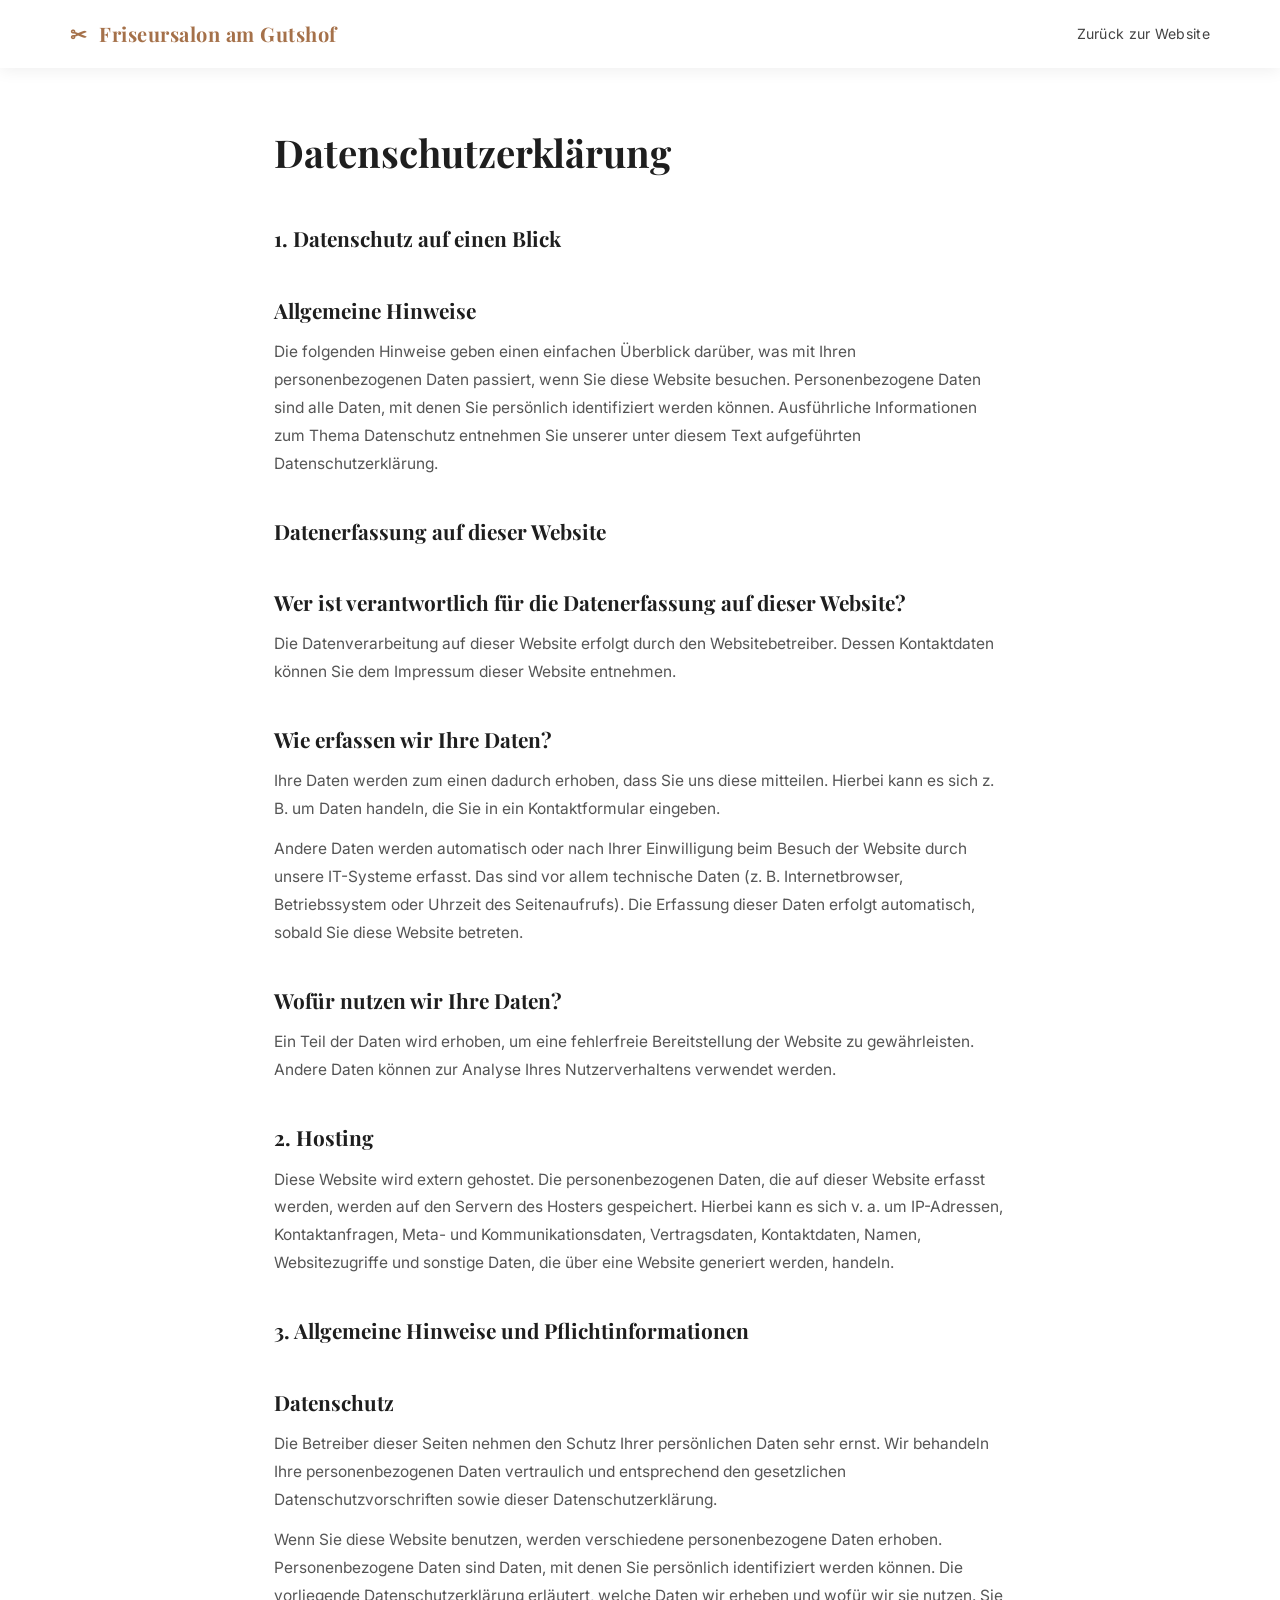
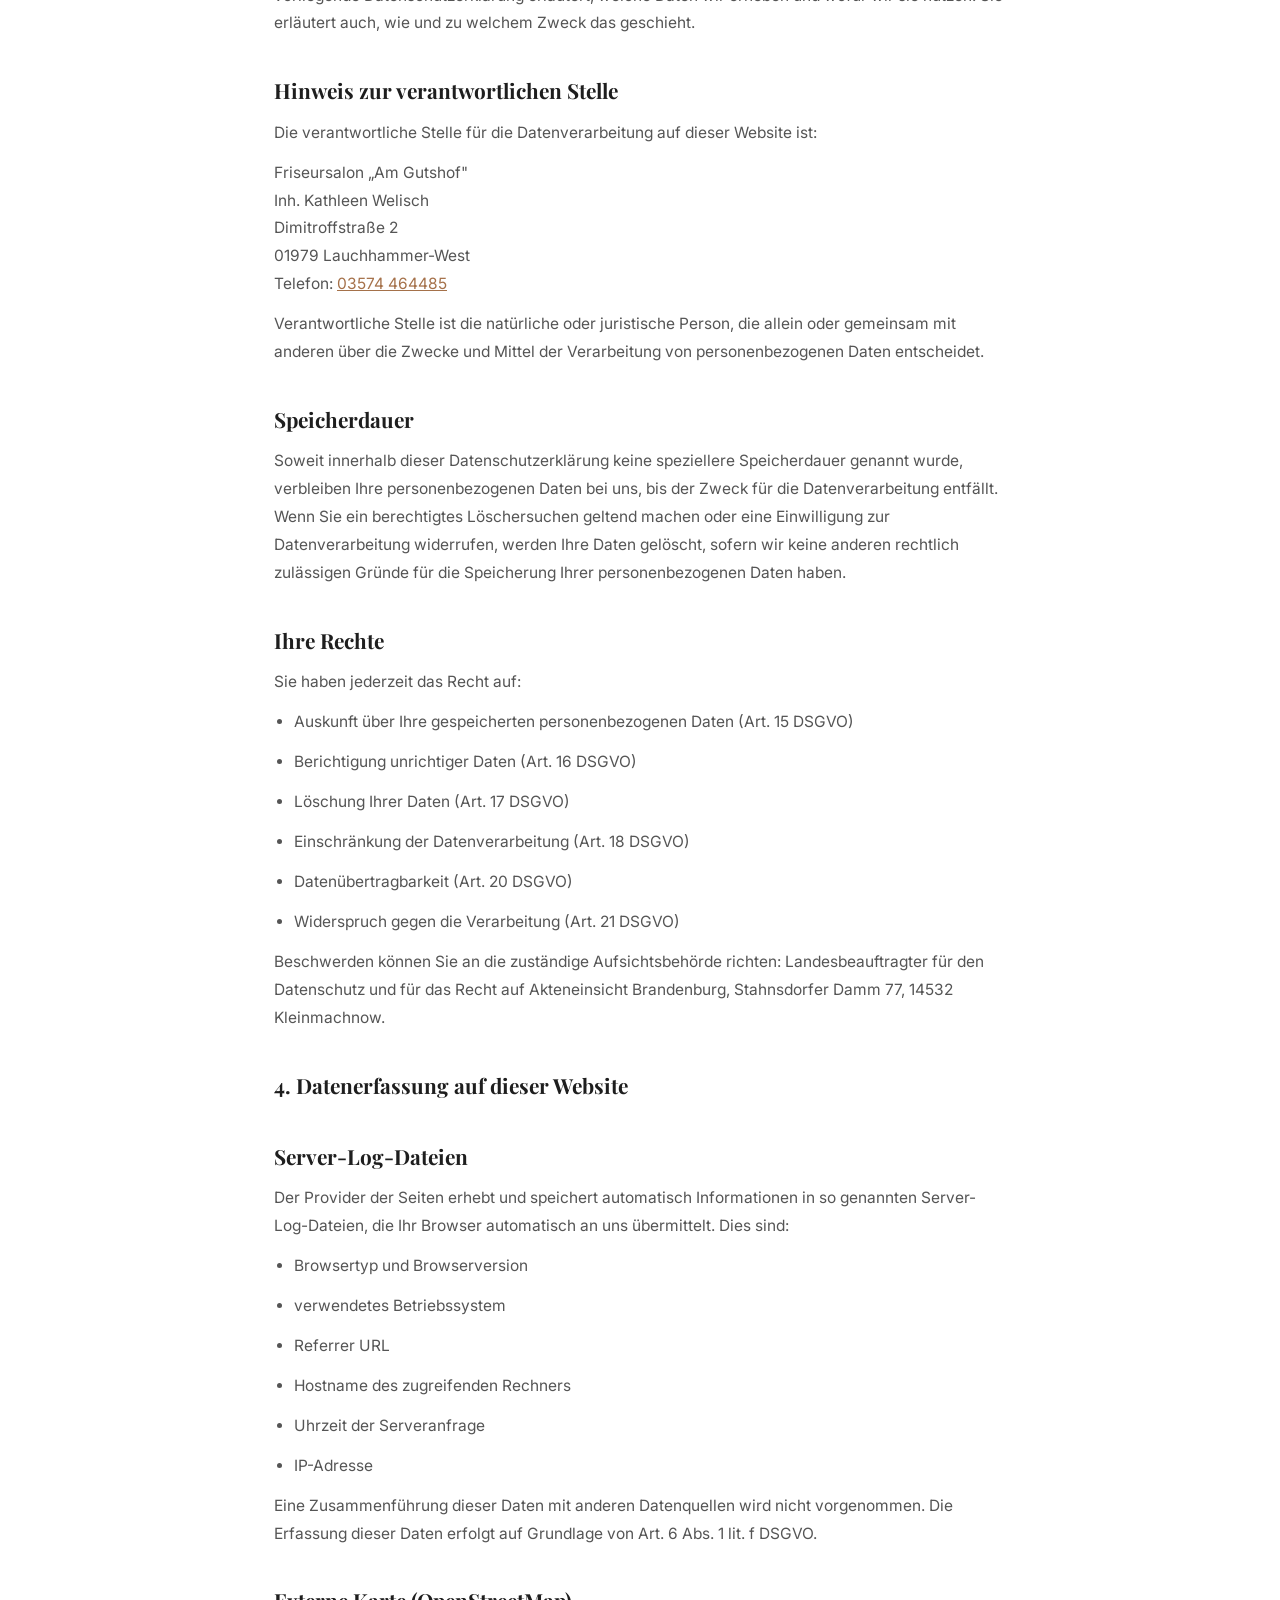
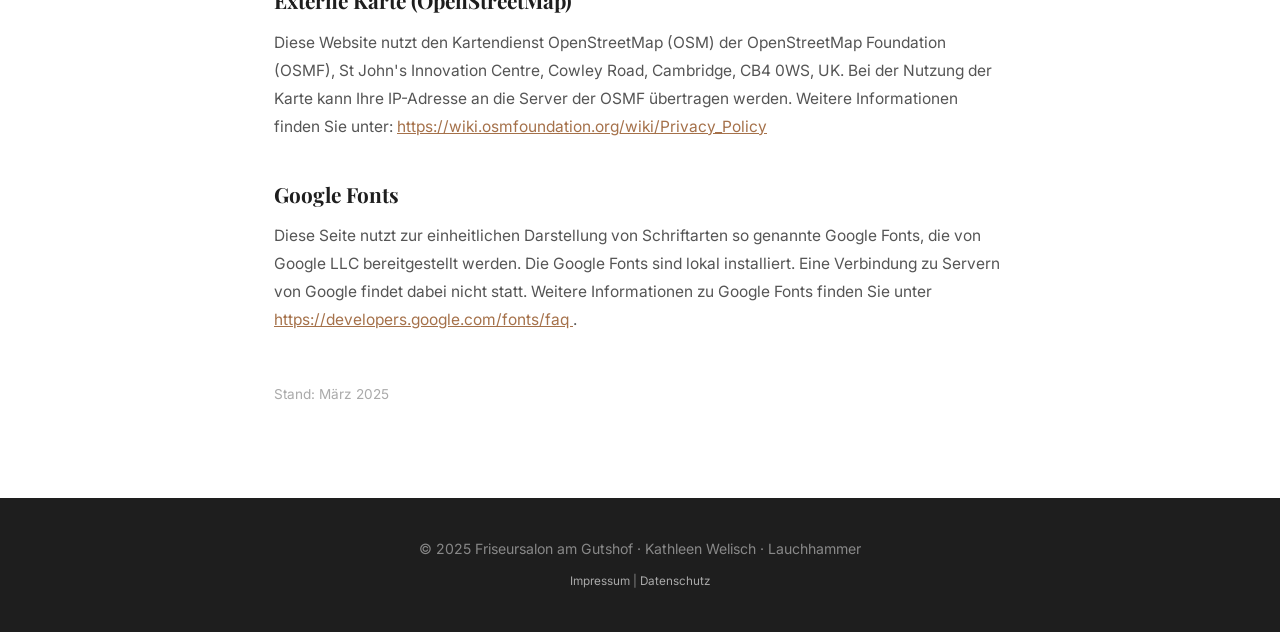
==== website/datenschutz.html @ 80c1dfb8 "Optimize website: design, SEO, legal pages, mobile menu, animations - Better typography: Playfair Di" ====
<!DOCTYPE html>
<html lang="de">
<head>
  <meta charset="UTF-8" />
  <meta name="viewport" content="width=device-width, initial-scale=1.0" />
  <title>Datenschutz – Friseursalon am Gutshof</title>
  <meta name="robots" content="noindex, follow" />
  <link rel="preconnect" href="https://fonts.googleapis.com" />
  <link rel="preconnect" href="https://fonts.gstatic.com" crossorigin />
  <link href="https://fonts.googleapis.com/css2?family=Playfair+Display:wght@400;700&family=Inter:wght@300;400;600&display=swap" rel="stylesheet" />
  <link rel="stylesheet" href="style.css" />
</head>
<body>

  <header id="header">
    <nav class="navbar">
      <div class="logo">
        <a href="index.html"><span class="scissors">✂</span> Friseursalon am Gutshof</a>
      </div>
      <ul class="nav-links" id="nav-links">
        <li><a href="index.html">Zurück zur Website</a></li>
      </ul>
      <button class="burger" id="burger" aria-label="Menü öffnen">
        <span></span><span></span><span></span>
      </button>
    </nav>
  </header>

  <main class="legal-page">
    <h1>Datenschutzerklärung</h1>

    <h2>1. Datenschutz auf einen Blick</h2>
    <h2>Allgemeine Hinweise</h2>
    <p>
      Die folgenden Hinweise geben einen einfachen Überblick darüber, was mit Ihren personenbezogenen
      Daten passiert, wenn Sie diese Website besuchen. Personenbezogene Daten sind alle Daten, mit denen
      Sie persönlich identifiziert werden können. Ausführliche Informationen zum Thema Datenschutz
      entnehmen Sie unserer unter diesem Text aufgeführten Datenschutzerklärung.
    </p>

    <h2>Datenerfassung auf dieser Website</h2>
    <h2>Wer ist verantwortlich für die Datenerfassung auf dieser Website?</h2>
    <p>
      Die Datenverarbeitung auf dieser Website erfolgt durch den Websitebetreiber. Dessen Kontaktdaten
      können Sie dem Impressum dieser Website entnehmen.
    </p>

    <h2>Wie erfassen wir Ihre Daten?</h2>
    <p>
      Ihre Daten werden zum einen dadurch erhoben, dass Sie uns diese mitteilen. Hierbei kann es sich
      z. B. um Daten handeln, die Sie in ein Kontaktformular eingeben.
    </p>
    <p>
      Andere Daten werden automatisch oder nach Ihrer Einwilligung beim Besuch der Website durch unsere
      IT-Systeme erfasst. Das sind vor allem technische Daten (z. B. Internetbrowser, Betriebssystem oder
      Uhrzeit des Seitenaufrufs). Die Erfassung dieser Daten erfolgt automatisch, sobald Sie diese Website
      betreten.
    </p>

    <h2>Wofür nutzen wir Ihre Daten?</h2>
    <p>
      Ein Teil der Daten wird erhoben, um eine fehlerfreie Bereitstellung der Website zu gewährleisten.
      Andere Daten können zur Analyse Ihres Nutzerverhaltens verwendet werden.
    </p>

    <h2>2. Hosting</h2>
    <p>
      Diese Website wird extern gehostet. Die personenbezogenen Daten, die auf dieser Website erfasst
      werden, werden auf den Servern des Hosters gespeichert. Hierbei kann es sich v. a. um IP-Adressen,
      Kontaktanfragen, Meta- und Kommunikationsdaten, Vertragsdaten, Kontaktdaten, Namen, Websitezugriffe
      und sonstige Daten, die über eine Website generiert werden, handeln.
    </p>

    <h2>3. Allgemeine Hinweise und Pflichtinformationen</h2>
    <h2>Datenschutz</h2>
    <p>
      Die Betreiber dieser Seiten nehmen den Schutz Ihrer persönlichen Daten sehr ernst. Wir behandeln
      Ihre personenbezogenen Daten vertraulich und entsprechend den gesetzlichen Datenschutzvorschriften
      sowie dieser Datenschutzerklärung.
    </p>
    <p>
      Wenn Sie diese Website benutzen, werden verschiedene personenbezogene Daten erhoben.
      Personenbezogene Daten sind Daten, mit denen Sie persönlich identifiziert werden können. Die
      vorliegende Datenschutzerklärung erläutert, welche Daten wir erheben und wofür wir sie nutzen.
      Sie erläutert auch, wie und zu welchem Zweck das geschieht.
    </p>

    <h2>Hinweis zur verantwortlichen Stelle</h2>
    <p>
      Die verantwortliche Stelle für die Datenverarbeitung auf dieser Website ist:
    </p>
    <p>
      Friseursalon „Am Gutshof"<br />
      Inh. Kathleen Welisch<br />
      Dimitroffstraße 2<br />
      01979 Lauchhammer-West<br />
      Telefon: <a href="tel:+4903574464485">03574 464485</a>
    </p>
    <p>
      Verantwortliche Stelle ist die natürliche oder juristische Person, die allein oder gemeinsam mit
      anderen über die Zwecke und Mittel der Verarbeitung von personenbezogenen Daten entscheidet.
    </p>

    <h2>Speicherdauer</h2>
    <p>
      Soweit innerhalb dieser Datenschutzerklärung keine speziellere Speicherdauer genannt wurde, verbleiben
      Ihre personenbezogenen Daten bei uns, bis der Zweck für die Datenverarbeitung entfällt. Wenn Sie ein
      berechtigtes Löschersuchen geltend machen oder eine Einwilligung zur Datenverarbeitung widerrufen,
      werden Ihre Daten gelöscht, sofern wir keine anderen rechtlich zulässigen Gründe für die Speicherung
      Ihrer personenbezogenen Daten haben.
    </p>

    <h2>Ihre Rechte</h2>
    <p>Sie haben jederzeit das Recht auf:</p>
    <ul>
      <li>Auskunft über Ihre gespeicherten personenbezogenen Daten (Art. 15 DSGVO)</li>
      <li>Berichtigung unrichtiger Daten (Art. 16 DSGVO)</li>
      <li>Löschung Ihrer Daten (Art. 17 DSGVO)</li>
      <li>Einschränkung der Datenverarbeitung (Art. 18 DSGVO)</li>
      <li>Datenübertragbarkeit (Art. 20 DSGVO)</li>
      <li>Widerspruch gegen die Verarbeitung (Art. 21 DSGVO)</li>
    </ul>
    <p>
      Beschwerden können Sie an die zuständige Aufsichtsbehörde richten:
      Landesbeauftragter für den Datenschutz und für das Recht auf Akteneinsicht Brandenburg,
      Stahnsdorfer Damm 77, 14532 Kleinmachnow.
    </p>

    <h2>4. Datenerfassung auf dieser Website</h2>
    <h2>Server-Log-Dateien</h2>
    <p>
      Der Provider der Seiten erhebt und speichert automatisch Informationen in so genannten
      Server-Log-Dateien, die Ihr Browser automatisch an uns übermittelt. Dies sind:
    </p>
    <ul>
      <li>Browsertyp und Browserversion</li>
      <li>verwendetes Betriebssystem</li>
      <li>Referrer URL</li>
      <li>Hostname des zugreifenden Rechners</li>
      <li>Uhrzeit der Serveranfrage</li>
      <li>IP-Adresse</li>
    </ul>
    <p>
      Eine Zusammenführung dieser Daten mit anderen Datenquellen wird nicht vorgenommen. Die Erfassung
      dieser Daten erfolgt auf Grundlage von Art. 6 Abs. 1 lit. f DSGVO.
    </p>

    <h2>Externe Karte (OpenStreetMap)</h2>
    <p>
      Diese Website nutzt den Kartendienst OpenStreetMap (OSM) der OpenStreetMap Foundation (OSMF),
      St John's Innovation Centre, Cowley Road, Cambridge, CB4 0WS, UK. Bei der Nutzung der Karte kann
      Ihre IP-Adresse an die Server der OSMF übertragen werden. Weitere Informationen finden Sie unter:
      <a href="https://wiki.osmfoundation.org/wiki/Privacy_Policy" target="_blank" rel="noopener">
        https://wiki.osmfoundation.org/wiki/Privacy_Policy
      </a>
    </p>

    <h2>Google Fonts</h2>
    <p>
      Diese Seite nutzt zur einheitlichen Darstellung von Schriftarten so genannte Google Fonts, die von
      Google LLC bereitgestellt werden. Die Google Fonts sind lokal installiert. Eine Verbindung zu Servern
      von Google findet dabei nicht statt. Weitere Informationen zu Google Fonts finden Sie unter
      <a href="https://developers.google.com/fonts/faq" target="_blank" rel="noopener">
        https://developers.google.com/fonts/faq
      </a>.
    </p>

    <p style="margin-top:48px; font-size:0.85rem; color:#aaa;">
      Stand: März 2025
    </p>
  </main>

  <footer>
    <p>&copy; 2025 Friseursalon am Gutshof · Kathleen Welisch · Lauchhammer</p>
    <p><small><a href="impressum.html">Impressum</a> | <a href="datenschutz.html">Datenschutz</a></small></p>
  </footer>

  <script src="main.js"></script>
</body>
</html>
---- website/style.css ----
/* ===== RESET & BASE ===== */
*, *::before, *::after {
  margin: 0;
  padding: 0;
  box-sizing: border-box;
}

:root {
  --primary: #c8956c;
  --primary-dark: #a5714a;
  --dark: #1e1e1e;
  --light: #faf7f4;
  --white: #ffffff;
  --gray: #888;
  --section-pad: 96px 20px;
  --radius: 16px;
  --transition: 0.3s ease;
}

html {
  scroll-behavior: smooth;
  scroll-padding-top: 72px;
}

body {
  font-family: 'Inter', sans-serif;
  color: var(--dark);
  background: var(--white);
  line-height: 1.7;
  -webkit-font-smoothing: antialiased;
}

h1, h2, h3 {
  font-family: 'Playfair Display', serif;
}

a {
  color: inherit;
  text-decoration: none;
}

/* ===== NAVBAR ===== */
header {
  position: fixed;
  top: 0;
  width: 100%;
  z-index: 1000;
  background: rgba(255,255,255,0.97);
  backdrop-filter: blur(8px);
  box-shadow: 0 2px 16px rgba(0,0,0,0.07);
  transition: box-shadow var(--transition);
}

.navbar {
  max-width: 1200px;
  margin: 0 auto;
  padding: 0 30px;
  height: 68px;
  display: flex;
  justify-content: space-between;
  align-items: center;
}

.logo {
  font-family: 'Playfair Display', serif;
  font-size: 1.25rem;
  font-weight: 700;
  color: var(--primary-dark);
  letter-spacing: 0.5px;
  white-space: nowrap;
}

.logo .scissors {
  font-style: normal;
  margin-right: 6px;
}

.nav-links {
  list-style: none;
  display: flex;
  align-items: center;
  gap: 28px;
}

.nav-links a {
  font-size: 0.88rem;
  font-weight: 400;
  letter-spacing: 0.3px;
  color: #444;
  transition: color var(--transition);
  position: relative;
}

.nav-links a::after {
  content: '';
  position: absolute;
  bottom: -3px;
  left: 0;
  width: 0;
  height: 2px;
  background: var(--primary);
  transition: width var(--transition);
}

.nav-links a:hover::after,
.nav-links a.active::after {
  width: 100%;
}

.nav-links a:hover,
.nav-links a.active {
  color: var(--primary-dark);
}

.nav-tel {
  background: var(--primary);
  color: var(--white) !important;
  padding: 8px 18px;
  border-radius: 24px;
  font-weight: 600 !important;
  font-size: 0.85rem !important;
  transition: background var(--transition) !important;
}

.nav-tel:hover {
  background: var(--primary-dark) !important;
}

.nav-tel::after {
  display: none !important;
}

/* Hamburger */
.burger {
  display: none;
  flex-direction: column;
  justify-content: center;
  gap: 5px;
  background: none;
  border: none;
  cursor: pointer;
  padding: 6px;
  z-index: 1001;
}

.burger span {
  display: block;
  width: 24px;
  height: 2px;
  background: var(--dark);
  border-radius: 2px;
  transition: transform 0.3s, opacity 0.3s;
}

.burger.open span:nth-child(1) { transform: translateY(7px) rotate(45deg); }
.burger.open span:nth-child(2) { opacity: 0; }
.burger.open span:nth-child(3) { transform: translateY(-7px) rotate(-45deg); }

/* ===== BUTTON ===== */
.btn {
  display: inline-block;
  background: var(--primary);
  color: var(--white);
  padding: 14px 32px;
  border-radius: 32px;
  font-family: 'Inter', sans-serif;
  font-size: 0.95rem;
  font-weight: 600;
  border: none;
  cursor: pointer;
  transition: background var(--transition), transform 0.15s, box-shadow var(--transition);
  letter-spacing: 0.3px;
  box-shadow: 0 4px 16px rgba(200,149,108,0.3);
}

.btn:hover {
  background: var(--primary-dark);
  transform: translateY(-2px);
  box-shadow: 0 8px 24px rgba(165,113,74,0.35);
}

.btn-outline {
  background: transparent;
  color: var(--primary-dark);
  border: 2px solid var(--primary);
  box-shadow: none;
}

.btn-outline:hover {
  background: var(--primary);
  color: var(--white);
}

/* ===== CONTAINER ===== */
.container {
  max-width: 1100px;
  margin: 0 auto;
  padding: 0 24px;
}

/* ===== SECTION HEADER ===== */
.section-header {
  text-align: center;
  margin-bottom: 56px;
}

.section-header.left {
  text-align: left;
}

.section-header h2 {
  font-size: 2.4rem;
  color: var(--dark);
  margin-bottom: 12px;
}

.subtitle {
  color: var(--gray);
  font-size: 1.05rem;
  font-weight: 300;
}

/* ===== HERO ===== */
.hero {
  min-height: 100vh;
  background: linear-gradient(150deg, #fdf4ee 0%, #f5dece 55%, #edcaae 100%);
  display: flex;
  align-items: center;
  justify-content: center;
  text-align: center;
  padding: 120px 20px 100px;
  position: relative;
  overflow: hidden;
}

.hero::before {
  content: '✂';
  position: absolute;
  font-size: 28rem;
  opacity: 0.04;
  top: -60px;
  right: -80px;
  line-height: 1;
  pointer-events: none;
}

.hero-label {
  font-size: 0.85rem;
  font-weight: 600;
  letter-spacing: 3px;
  text-transform: uppercase;
  color: var(--primary);
  margin-bottom: 20px;
}

.hero-content h1 {
  font-size: 4rem;
  line-height: 1.15;
  color: var(--dark);
  margin-bottom: 24px;
}

.hero-content h1 span {
  color: var(--primary-dark);
}

.hero-sub {
  font-size: 1.1rem;
  color: #666;
  max-width: 460px;
  margin: 0 auto 40px;
  font-weight: 300;
  line-height: 1.7;
}

.hero-btns {
  display: flex;
  gap: 16px;
  justify-content: center;
  flex-wrap: wrap;
}

.hero-wave {
  position: absolute;
  bottom: -2px;
  left: 0;
  width: 100%;
  line-height: 0;
}

.hero-wave svg {
  width: 100%;
  height: 80px;
}

/* ===== FADE & REVEAL ANIMATIONS ===== */
.fade-in {
  animation: fadeIn 1s ease both;
}

@keyframes fadeIn {
  from { opacity: 0; transform: translateY(30px); }
  to   { opacity: 1; transform: translateY(0); }
}

.reveal {
  opacity: 0;
  transform: translateY(28px);
  transition: opacity 0.6s ease, transform 0.6s ease;
}

.reveal.visible {
  opacity: 1;
  transform: translateY(0);
}

/* ===== LEISTUNGEN ===== */
.leistungen {
  padding: var(--section-pad);
  background: var(--white);
}

.cards {
  display: grid;
  grid-template-columns: repeat(auto-fit, minmax(300px, 1fr));
  gap: 24px;
}

.card {
  background: var(--light);
  border-radius: var(--radius);
  padding: 36px 28px;
  transition: transform var(--transition), box-shadow var(--transition);
  border: 1px solid transparent;
}

.card:hover {
  transform: translateY(-6px);
  box-shadow: 0 16px 40px rgba(0,0,0,0.08);
  border-color: #f0dac8;
}

.card-icon {
  font-size: 2.2rem;
  margin-bottom: 16px;
  display: block;
}

.card h3 {
  font-size: 1.15rem;
  margin-bottom: 10px;
  color: var(--primary-dark);
}

.card p {
  font-size: 0.93rem;
  color: #666;
  line-height: 1.6;
}

/* ===== ÜBER UNS ===== */
.ueber-uns {
  padding: var(--section-pad);
  background: var(--light);
}

.ueber-grid {
  display: grid;
  grid-template-columns: 1fr 1fr;
  gap: 72px;
  align-items: center;
}

.ueber-text p {
  color: #555;
  margin-bottom: 16px;
  font-size: 0.97rem;
}

.bild-placeholder {
  background: linear-gradient(135deg, #f5dece 0%, #edcaae 100%);
  border-radius: 24px;
  height: 380px;
  display: flex;
  flex-direction: column;
  align-items: center;
  justify-content: center;
  gap: 14px;
  color: var(--primary-dark);
  position: relative;
  overflow: hidden;
}

.bild-placeholder::after {
  content: '';
  position: absolute;
  bottom: -40px;
  right: -40px;
  width: 160px;
  height: 160px;
  background: rgba(255,255,255,0.15);
  border-radius: 50%;
}

.bild-placeholder span {
  font-size: 5rem;
  line-height: 1;
}

.bild-placeholder p {
  font-family: 'Playfair Display', serif;
  font-size: 1.5rem;
  font-weight: 700;
}

.bild-placeholder small {
  font-size: 0.85rem;
  color: #a5714a;
  letter-spacing: 0.5px;
}

/* ===== ÖFFNUNGSZEITEN ===== */
.oeffnungszeiten {
  padding: var(--section-pad);
  background: var(--primary-dark);
  color: var(--white);
}

.oeffnungszeiten .section-header h2 {
  color: var(--white);
}

.oz-grid {
  display: grid;
  grid-template-columns: repeat(3, 1fr);
  gap: 24px;
  max-width: 700px;
  margin: 0 auto;
}

.oz-card {
  background: rgba(255,255,255,0.1);
  border-radius: var(--radius);
  padding: 32px 24px;
  text-align: center;
  border: 1px solid rgba(255,255,255,0.15);
  backdrop-filter: blur(4px);
}

.oz-card.closed {
  opacity: 0.55;
}

.oz-icon {
  font-size: 2rem;
  margin-bottom: 12px;
}

.oz-card h3 {
  font-size: 1rem;
  font-family: 'Inter', sans-serif;
  font-weight: 600;
  margin-bottom: 8px;
  color: #f5d5b8;
}

.oz-card p {
  font-size: 1.1rem;
  font-weight: 300;
}

.oz-hinweis {
  text-align: center;
  margin-top: 36px;
  font-size: 0.92rem;
  color: rgba(255,255,255,0.7);
  letter-spacing: 0.3px;
}

/* ===== KONTAKT ===== */
.kontakt {
  padding: var(--section-pad);
  background: var(--white);
}

.kontakt-grid {
  display: grid;
  grid-template-columns: 1fr 1.4fr;
  gap: 56px;
  align-items: start;
}

.kontakt-info h3 {
  font-family: 'Inter', sans-serif;
  font-size: 0.8rem;
  font-weight: 600;
  color: var(--primary);
  text-transform: uppercase;
  letter-spacing: 1.5px;
  margin: 28px 0 6px;
}

.kontakt-info h3:first-child {
  margin-top: 0;
}

.kontakt-info p, .kontakt-info a {
  color: #555;
  font-size: 0.97rem;
  line-height: 1.8;
}

.kontakt-info a:hover {
  color: var(--primary);
}

.kontakt-map iframe {
  width: 100%;
  height: 340px;
  border-radius: var(--radius);
  border: none;
  display: block;
}

/* ===== FOOTER ===== */
footer {
  background: var(--dark);
  color: #888;
  text-align: center;
  padding: 36px 20px;
  font-size: 0.88rem;
  line-height: 2.2;
}

footer a {
  color: #aaa;
  transition: color var(--transition);
}

footer a:hover {
  color: var(--primary);
}

/* ===== SCROLL TO TOP ===== */
#scroll-top {
  position: fixed;
  bottom: 32px;
  right: 32px;
  width: 48px;
  height: 48px;
  background: var(--primary);
  color: var(--white);
  border: none;
  border-radius: 50%;
  font-size: 1.6rem;
  line-height: 1;
  cursor: pointer;
  opacity: 0;
  transform: translateY(12px);
  transition: opacity var(--transition), transform var(--transition), background var(--transition);
  box-shadow: 0 4px 16px rgba(0,0,0,0.15);
  z-index: 999;
}

#scroll-top.visible {
  opacity: 1;
  transform: translateY(0);
}

#scroll-top:hover {
  background: var(--primary-dark);
}

/* ===== LEGAL PAGES ===== */
.legal-page {
  padding: 120px 24px 80px;
  max-width: 780px;
  margin: 0 auto;
}

.legal-page h1 {
  font-size: 2.4rem;
  margin-bottom: 36px;
  color: var(--dark);
}

.legal-page h2 {
  font-size: 1.3rem;
  margin: 36px 0 10px;
  color: var(--dark);
}

.legal-page p, .legal-page li {
  color: #555;
  font-size: 0.97rem;
  line-height: 1.8;
  margin-bottom: 12px;
}

.legal-page ul {
  padding-left: 20px;
  margin-bottom: 12px;
}

.legal-page a {
  color: var(--primary-dark);
  text-decoration: underline;
}

/* ===== RESPONSIVE ===== */
@media (max-width: 900px) {
  .ueber-grid,
  .kontakt-grid {
    grid-template-columns: 1fr;
    gap: 40px;
  }

  .oz-grid {
    grid-template-columns: 1fr;
    max-width: 340px;
  }
}

@media (max-width: 768px) {
  .hero-content h1 { font-size: 2.6rem; }
  .section-header h2 { font-size: 1.9rem; }

  .burger { display: flex; }

  .nav-links {
    display: none;
    position: fixed;
    top: 68px;
    left: 0;
    right: 0;
    background: var(--white);
    flex-direction: column;
    align-items: center;
    padding: 28px 0 36px;
    gap: 20px;
    box-shadow: 0 12px 32px rgba(0,0,0,0.1);
  }

  .nav-links.open {
    display: flex;
  }

  .nav-links a { font-size: 1rem; }
  .nav-tel { margin-top: 8px; }

  .bild-placeholder { height: 260px; }
  .hero-btns { flex-direction: column; align-items: center; }

  #scroll-top { bottom: 20px; right: 20px; width: 42px; height: 42px; font-size: 1.3rem; }
}
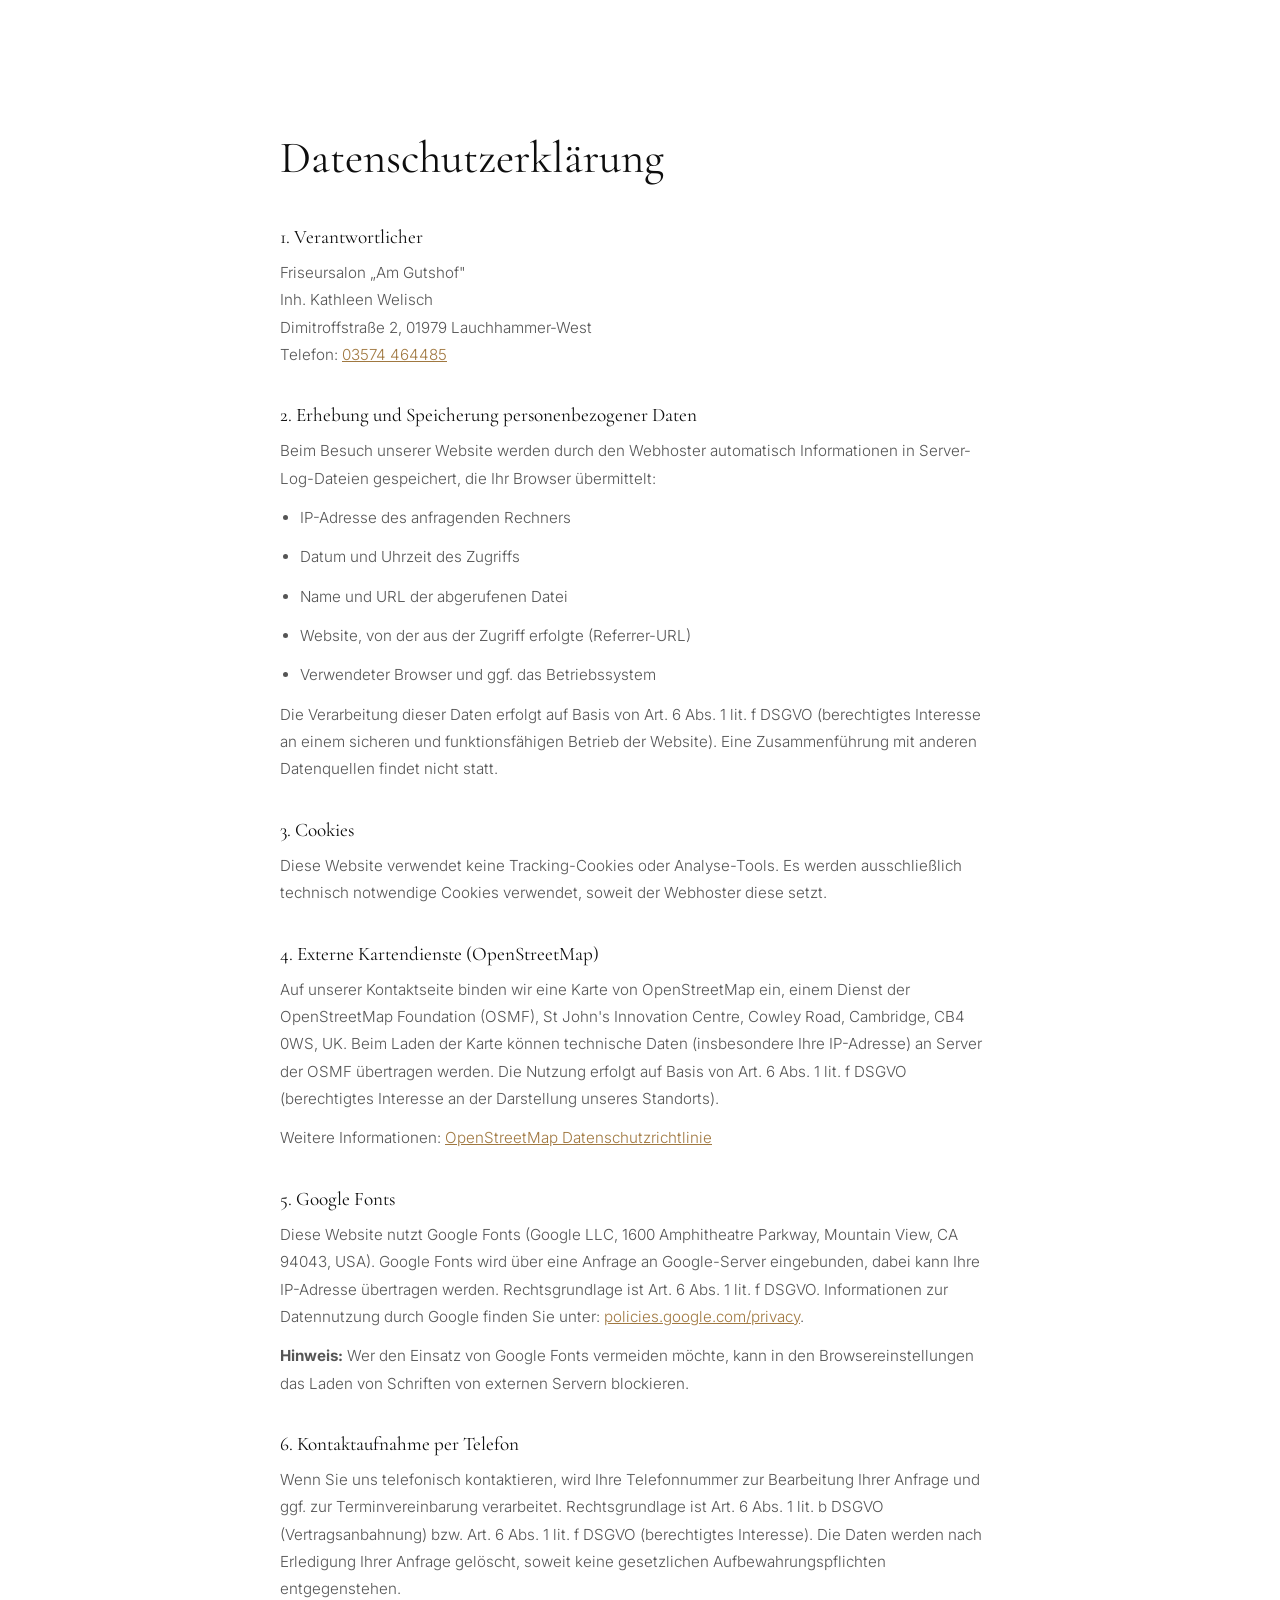
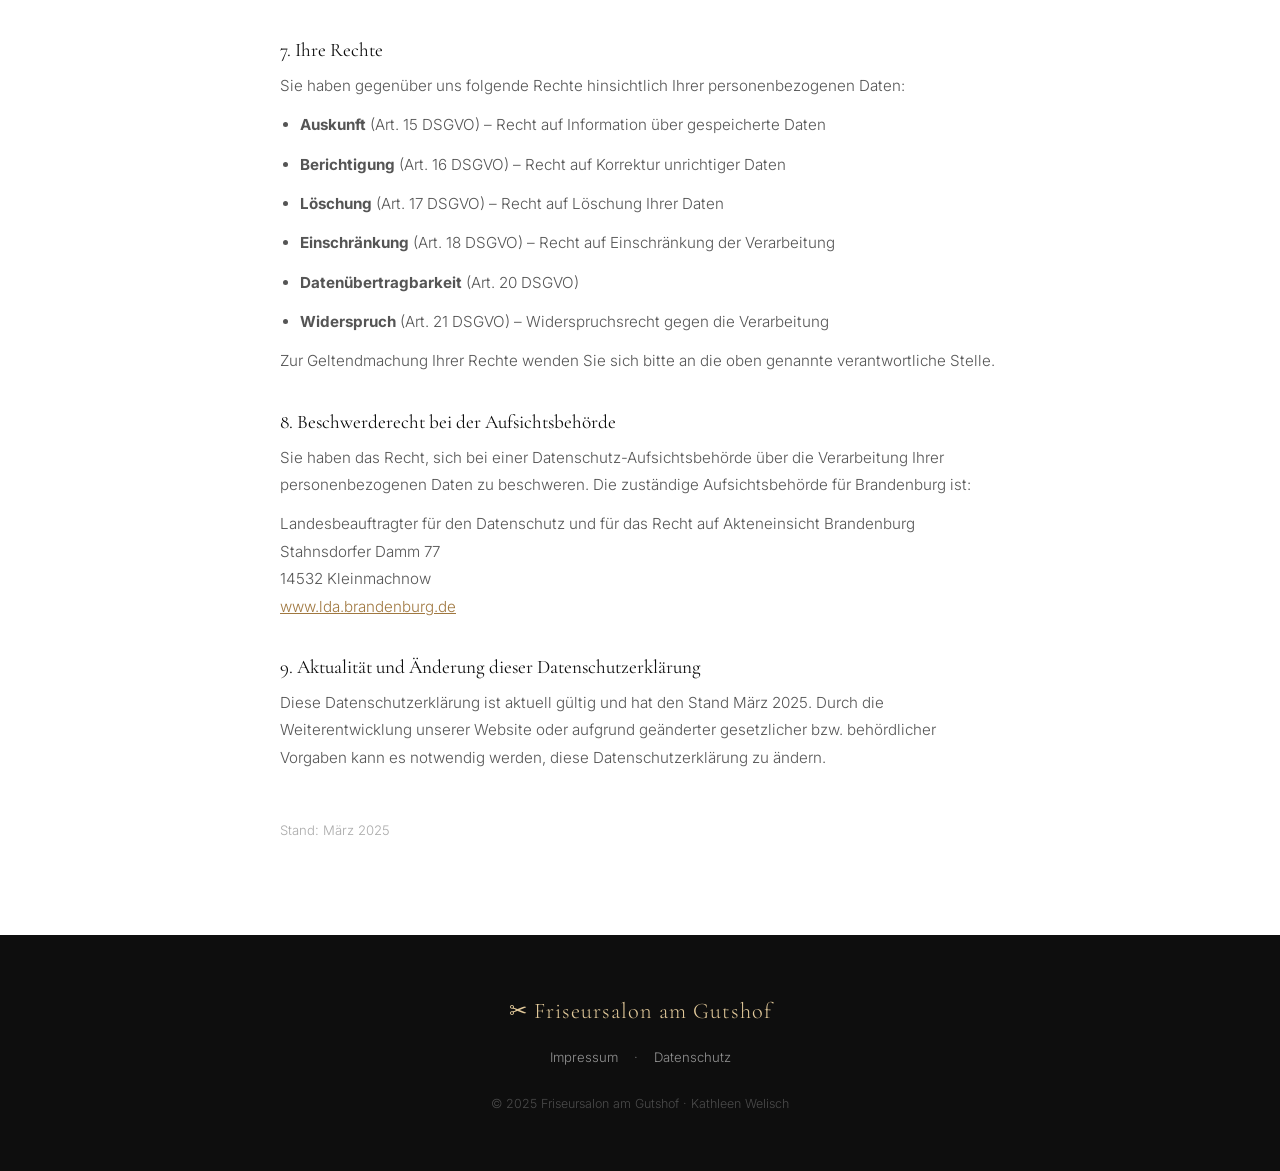
==== commit 19700351: "Redesign with luxury dark theme + full SEO + legal pages (DSGVO/TMG) Design: - Premium dark/gold col" ====
--- a/website/datenschutz.html
+++ b/website/datenschutz.html
@@ -3,22 +3,23 @@
 <head>
   <meta charset="UTF-8" />
   <meta name="viewport" content="width=device-width, initial-scale=1.0" />
-  <title>Datenschutz – Friseursalon am Gutshof</title>
+  <title>Datenschutz – Friseursalon am Gutshof · Lauchhammer</title>
   <meta name="robots" content="noindex, follow" />
+  <link rel="canonical" href="https://www.friseursalon-am-gutshof.de/datenschutz.html" />
   <link rel="preconnect" href="https://fonts.googleapis.com" />
   <link rel="preconnect" href="https://fonts.gstatic.com" crossorigin />
-  <link href="https://fonts.googleapis.com/css2?family=Playfair+Display:wght@400;700&family=Inter:wght@300;400;600&display=swap" rel="stylesheet" />
+  <link href="https://fonts.googleapis.com/css2?family=Cormorant+Garamond:ital,wght@0,300;0,400;0,600;1,300;1,400&family=Inter:wght@300;400;500;600&display=swap" rel="stylesheet" />
   <link rel="stylesheet" href="style.css" />
 </head>
 <body>
 
-  <header id="header">
+  <header id="header" class="scrolled">
     <nav class="navbar">
       <div class="logo">
-        <a href="index.html"><span class="scissors">✂</span> Friseursalon am Gutshof</a>
+        <a href="index.html"><span>✂</span> Friseursalon am Gutshof</a>
       </div>
       <ul class="nav-links" id="nav-links">
-        <li><a href="index.html">Zurück zur Website</a></li>
+        <li><a href="index.html">← Zurück zur Website</a></li>
       </ul>
       <button class="burger" id="burger" aria-label="Menü öffnen">
         <span></span><span></span><span></span>
@@ -29,150 +30,119 @@
   <main class="legal-page">
     <h1>Datenschutzerklärung</h1>
 
-    <h2>1. Datenschutz auf einen Blick</h2>
-    <h2>Allgemeine Hinweise</h2>
-    <p>
-      Die folgenden Hinweise geben einen einfachen Überblick darüber, was mit Ihren personenbezogenen
-      Daten passiert, wenn Sie diese Website besuchen. Personenbezogene Daten sind alle Daten, mit denen
-      Sie persönlich identifiziert werden können. Ausführliche Informationen zum Thema Datenschutz
-      entnehmen Sie unserer unter diesem Text aufgeführten Datenschutzerklärung.
-    </p>
-
-    <h2>Datenerfassung auf dieser Website</h2>
-    <h2>Wer ist verantwortlich für die Datenerfassung auf dieser Website?</h2>
-    <p>
-      Die Datenverarbeitung auf dieser Website erfolgt durch den Websitebetreiber. Dessen Kontaktdaten
-      können Sie dem Impressum dieser Website entnehmen.
-    </p>
-
-    <h2>Wie erfassen wir Ihre Daten?</h2>
-    <p>
-      Ihre Daten werden zum einen dadurch erhoben, dass Sie uns diese mitteilen. Hierbei kann es sich
-      z. B. um Daten handeln, die Sie in ein Kontaktformular eingeben.
-    </p>
-    <p>
-      Andere Daten werden automatisch oder nach Ihrer Einwilligung beim Besuch der Website durch unsere
-      IT-Systeme erfasst. Das sind vor allem technische Daten (z. B. Internetbrowser, Betriebssystem oder
-      Uhrzeit des Seitenaufrufs). Die Erfassung dieser Daten erfolgt automatisch, sobald Sie diese Website
-      betreten.
-    </p>
-
-    <h2>Wofür nutzen wir Ihre Daten?</h2>
-    <p>
-      Ein Teil der Daten wird erhoben, um eine fehlerfreie Bereitstellung der Website zu gewährleisten.
-      Andere Daten können zur Analyse Ihres Nutzerverhaltens verwendet werden.
-    </p>
-
-    <h2>2. Hosting</h2>
-    <p>
-      Diese Website wird extern gehostet. Die personenbezogenen Daten, die auf dieser Website erfasst
-      werden, werden auf den Servern des Hosters gespeichert. Hierbei kann es sich v. a. um IP-Adressen,
-      Kontaktanfragen, Meta- und Kommunikationsdaten, Vertragsdaten, Kontaktdaten, Namen, Websitezugriffe
-      und sonstige Daten, die über eine Website generiert werden, handeln.
-    </p>
-
-    <h2>3. Allgemeine Hinweise und Pflichtinformationen</h2>
-    <h2>Datenschutz</h2>
-    <p>
-      Die Betreiber dieser Seiten nehmen den Schutz Ihrer persönlichen Daten sehr ernst. Wir behandeln
-      Ihre personenbezogenen Daten vertraulich und entsprechend den gesetzlichen Datenschutzvorschriften
-      sowie dieser Datenschutzerklärung.
-    </p>
-    <p>
-      Wenn Sie diese Website benutzen, werden verschiedene personenbezogene Daten erhoben.
-      Personenbezogene Daten sind Daten, mit denen Sie persönlich identifiziert werden können. Die
-      vorliegende Datenschutzerklärung erläutert, welche Daten wir erheben und wofür wir sie nutzen.
-      Sie erläutert auch, wie und zu welchem Zweck das geschieht.
-    </p>
-
-    <h2>Hinweis zur verantwortlichen Stelle</h2>
-    <p>
-      Die verantwortliche Stelle für die Datenverarbeitung auf dieser Website ist:
-    </p>
+    <h2>1. Verantwortlicher</h2>
     <p>
       Friseursalon „Am Gutshof"<br />
       Inh. Kathleen Welisch<br />
-      Dimitroffstraße 2<br />
-      01979 Lauchhammer-West<br />
+      Dimitroffstraße 2, 01979 Lauchhammer-West<br />
       Telefon: <a href="tel:+4903574464485">03574 464485</a>
     </p>
+
+    <h2>2. Erhebung und Speicherung personenbezogener Daten</h2>
     <p>
-      Verantwortliche Stelle ist die natürliche oder juristische Person, die allein oder gemeinsam mit
-      anderen über die Zwecke und Mittel der Verarbeitung von personenbezogenen Daten entscheidet.
+      Beim Besuch unserer Website werden durch den Webhoster automatisch Informationen in Server-Log-Dateien
+      gespeichert, die Ihr Browser übermittelt:
+    </p>
+    <ul>
+      <li>IP-Adresse des anfragenden Rechners</li>
+      <li>Datum und Uhrzeit des Zugriffs</li>
+      <li>Name und URL der abgerufenen Datei</li>
+      <li>Website, von der aus der Zugriff erfolgte (Referrer-URL)</li>
+      <li>Verwendeter Browser und ggf. das Betriebssystem</li>
+    </ul>
+    <p>
+      Die Verarbeitung dieser Daten erfolgt auf Basis von Art. 6 Abs. 1 lit. f DSGVO (berechtigtes
+      Interesse an einem sicheren und funktionsfähigen Betrieb der Website). Eine Zusammenführung mit
+      anderen Datenquellen findet nicht statt.
     </p>
 
-    <h2>Speicherdauer</h2>
+    <h2>3. Cookies</h2>
     <p>
-      Soweit innerhalb dieser Datenschutzerklärung keine speziellere Speicherdauer genannt wurde, verbleiben
-      Ihre personenbezogenen Daten bei uns, bis der Zweck für die Datenverarbeitung entfällt. Wenn Sie ein
-      berechtigtes Löschersuchen geltend machen oder eine Einwilligung zur Datenverarbeitung widerrufen,
-      werden Ihre Daten gelöscht, sofern wir keine anderen rechtlich zulässigen Gründe für die Speicherung
-      Ihrer personenbezogenen Daten haben.
+      Diese Website verwendet keine Tracking-Cookies oder Analyse-Tools. Es werden ausschließlich
+      technisch notwendige Cookies verwendet, soweit der Webhoster diese setzt.
     </p>
 
-    <h2>Ihre Rechte</h2>
-    <p>Sie haben jederzeit das Recht auf:</p>
+    <h2>4. Externe Kartendienste (OpenStreetMap)</h2>
+    <p>
+      Auf unserer Kontaktseite binden wir eine Karte von OpenStreetMap ein, einem Dienst der
+      OpenStreetMap Foundation (OSMF), St John's Innovation Centre, Cowley Road, Cambridge, CB4 0WS, UK.
+      Beim Laden der Karte können technische Daten (insbesondere Ihre IP-Adresse) an Server der OSMF
+      übertragen werden. Die Nutzung erfolgt auf Basis von Art. 6 Abs. 1 lit. f DSGVO (berechtigtes
+      Interesse an der Darstellung unseres Standorts).
+    </p>
+    <p>
+      Weitere Informationen: <a href="https://wiki.osmfoundation.org/wiki/Privacy_Policy" target="_blank" rel="noopener">
+      OpenStreetMap Datenschutzrichtlinie</a>
+    </p>
+
+    <h2>5. Google Fonts</h2>
+    <p>
+      Diese Website nutzt Google Fonts (Google LLC, 1600 Amphitheatre Parkway, Mountain View, CA 94043, USA).
+      Google Fonts wird über eine Anfrage an Google-Server eingebunden, dabei kann Ihre IP-Adresse
+      übertragen werden. Rechtsgrundlage ist Art. 6 Abs. 1 lit. f DSGVO.
+      Informationen zur Datennutzung durch Google finden Sie unter:
+      <a href="https://policies.google.com/privacy" target="_blank" rel="noopener">policies.google.com/privacy</a>.
+    </p>
+    <p>
+      <strong>Hinweis:</strong> Wer den Einsatz von Google Fonts vermeiden möchte, kann in den
+      Browsereinstellungen das Laden von Schriften von externen Servern blockieren.
+    </p>
+
+    <h2>6. Kontaktaufnahme per Telefon</h2>
+    <p>
+      Wenn Sie uns telefonisch kontaktieren, wird Ihre Telefonnummer zur Bearbeitung Ihrer Anfrage
+      und ggf. zur Terminvereinbarung verarbeitet. Rechtsgrundlage ist Art. 6 Abs. 1 lit. b DSGVO
+      (Vertragsanbahnung) bzw. Art. 6 Abs. 1 lit. f DSGVO (berechtigtes Interesse).
+      Die Daten werden nach Erledigung Ihrer Anfrage gelöscht, soweit keine gesetzlichen
+      Aufbewahrungspflichten entgegenstehen.
+    </p>
+
+    <h2>7. Ihre Rechte</h2>
+    <p>Sie haben gegenüber uns folgende Rechte hinsichtlich Ihrer personenbezogenen Daten:</p>
     <ul>
-      <li>Auskunft über Ihre gespeicherten personenbezogenen Daten (Art. 15 DSGVO)</li>
-      <li>Berichtigung unrichtiger Daten (Art. 16 DSGVO)</li>
-      <li>Löschung Ihrer Daten (Art. 17 DSGVO)</li>
-      <li>Einschränkung der Datenverarbeitung (Art. 18 DSGVO)</li>
-      <li>Datenübertragbarkeit (Art. 20 DSGVO)</li>
-      <li>Widerspruch gegen die Verarbeitung (Art. 21 DSGVO)</li>
+      <li><strong>Auskunft</strong> (Art. 15 DSGVO) – Recht auf Information über gespeicherte Daten</li>
+      <li><strong>Berichtigung</strong> (Art. 16 DSGVO) – Recht auf Korrektur unrichtiger Daten</li>
+      <li><strong>Löschung</strong> (Art. 17 DSGVO) – Recht auf Löschung Ihrer Daten</li>
+      <li><strong>Einschränkung</strong> (Art. 18 DSGVO) – Recht auf Einschränkung der Verarbeitung</li>
+      <li><strong>Datenübertragbarkeit</strong> (Art. 20 DSGVO)</li>
+      <li><strong>Widerspruch</strong> (Art. 21 DSGVO) – Widerspruchsrecht gegen die Verarbeitung</li>
     </ul>
     <p>
-      Beschwerden können Sie an die zuständige Aufsichtsbehörde richten:
-      Landesbeauftragter für den Datenschutz und für das Recht auf Akteneinsicht Brandenburg,
-      Stahnsdorfer Damm 77, 14532 Kleinmachnow.
+      Zur Geltendmachung Ihrer Rechte wenden Sie sich bitte an die oben genannte verantwortliche Stelle.
     </p>
 
-    <h2>4. Datenerfassung auf dieser Website</h2>
-    <h2>Server-Log-Dateien</h2>
+    <h2>8. Beschwerderecht bei der Aufsichtsbehörde</h2>
     <p>
-      Der Provider der Seiten erhebt und speichert automatisch Informationen in so genannten
-      Server-Log-Dateien, die Ihr Browser automatisch an uns übermittelt. Dies sind:
+      Sie haben das Recht, sich bei einer Datenschutz-Aufsichtsbehörde über die Verarbeitung Ihrer
+      personenbezogenen Daten zu beschweren. Die zuständige Aufsichtsbehörde für Brandenburg ist:
     </p>
-    <ul>
-      <li>Browsertyp und Browserversion</li>
-      <li>verwendetes Betriebssystem</li>
-      <li>Referrer URL</li>
-      <li>Hostname des zugreifenden Rechners</li>
-      <li>Uhrzeit der Serveranfrage</li>
-      <li>IP-Adresse</li>
-    </ul>
     <p>
-      Eine Zusammenführung dieser Daten mit anderen Datenquellen wird nicht vorgenommen. Die Erfassung
-      dieser Daten erfolgt auf Grundlage von Art. 6 Abs. 1 lit. f DSGVO.
+      Landesbeauftragter für den Datenschutz und für das Recht auf Akteneinsicht Brandenburg<br />
+      Stahnsdorfer Damm 77<br />
+      14532 Kleinmachnow<br />
+      <a href="https://www.lda.brandenburg.de" target="_blank" rel="noopener">www.lda.brandenburg.de</a>
     </p>
 
-    <h2>Externe Karte (OpenStreetMap)</h2>
+    <h2>9. Aktualität und Änderung dieser Datenschutzerklärung</h2>
     <p>
-      Diese Website nutzt den Kartendienst OpenStreetMap (OSM) der OpenStreetMap Foundation (OSMF),
-      St John's Innovation Centre, Cowley Road, Cambridge, CB4 0WS, UK. Bei der Nutzung der Karte kann
-      Ihre IP-Adresse an die Server der OSMF übertragen werden. Weitere Informationen finden Sie unter:
-      <a href="https://wiki.osmfoundation.org/wiki/Privacy_Policy" target="_blank" rel="noopener">
-        https://wiki.osmfoundation.org/wiki/Privacy_Policy
-      </a>
+      Diese Datenschutzerklärung ist aktuell gültig und hat den Stand März 2025. Durch die
+      Weiterentwicklung unserer Website oder aufgrund geänderter gesetzlicher bzw. behördlicher
+      Vorgaben kann es notwendig werden, diese Datenschutzerklärung zu ändern.
     </p>
 
-    <h2>Google Fonts</h2>
-    <p>
-      Diese Seite nutzt zur einheitlichen Darstellung von Schriftarten so genannte Google Fonts, die von
-      Google LLC bereitgestellt werden. Die Google Fonts sind lokal installiert. Eine Verbindung zu Servern
-      von Google findet dabei nicht statt. Weitere Informationen zu Google Fonts finden Sie unter
-      <a href="https://developers.google.com/fonts/faq" target="_blank" rel="noopener">
-        https://developers.google.com/fonts/faq
-      </a>.
-    </p>
-
-    <p style="margin-top:48px; font-size:0.85rem; color:#aaa;">
-      Stand: März 2025
-    </p>
+    <p style="margin-top:48px; font-size:0.82rem; color:#aaa;">Stand: März 2025</p>
   </main>
 
   <footer>
-    <p>&copy; 2025 Friseursalon am Gutshof · Kathleen Welisch · Lauchhammer</p>
-    <p><small><a href="impressum.html">Impressum</a> | <a href="datenschutz.html">Datenschutz</a></small></p>
+    <div class="footer-inner">
+      <div class="footer-logo">✂ Friseursalon am Gutshof</div>
+      <div class="footer-links">
+        <a href="impressum.html">Impressum</a>
+        <span>·</span>
+        <a href="datenschutz.html">Datenschutz</a>
+      </div>
+      <p class="footer-copy">&copy; 2025 Friseursalon am Gutshof · Kathleen Welisch</p>
+    </div>
   </footer>
 
   <script src="main.js"></script>
--- a/website/style.css
+++ b/website/style.css
@@ -6,38 +6,41 @@
 }
 
 :root {
-  --primary: #c8956c;
-  --primary-dark: #a5714a;
-  --dark: #1e1e1e;
-  --light: #faf7f4;
+  --gold: #c9a96e;
+  --gold-light: #e2c99a;
+  --gold-dark: #a07840;
+  --dark: #0e0e0e;
+  --dark-2: #1a1a1a;
+  --dark-3: #242424;
+  --mid: #444;
+  --light: #f7f4f0;
   --white: #ffffff;
   --gray: #888;
-  --section-pad: 96px 20px;
-  --radius: 16px;
-  --transition: 0.3s ease;
+  --radius: 12px;
+  --nav-h: 72px;
 }
 
 html {
   scroll-behavior: smooth;
-  scroll-padding-top: 72px;
+  scroll-padding-top: var(--nav-h);
 }
 
 body {
   font-family: 'Inter', sans-serif;
+  font-weight: 300;
   color: var(--dark);
   background: var(--white);
-  line-height: 1.7;
+  line-height: 1.75;
   -webkit-font-smoothing: antialiased;
 }
 
 h1, h2, h3 {
-  font-family: 'Playfair Display', serif;
-}
-
-a {
-  color: inherit;
-  text-decoration: none;
-}
+  font-family: 'Cormorant Garamond', serif;
+  font-weight: 400;
+  line-height: 1.2;
+}
+
+a { color: inherit; text-decoration: none; }
 
 /* ===== NAVBAR ===== */
 header {
@@ -45,61 +48,68 @@
   top: 0;
   width: 100%;
   z-index: 1000;
-  background: rgba(255,255,255,0.97);
-  backdrop-filter: blur(8px);
-  box-shadow: 0 2px 16px rgba(0,0,0,0.07);
-  transition: box-shadow var(--transition);
+  transition: background 0.4s, box-shadow 0.4s, padding 0.4s;
+  background: transparent;
+}
+
+header.scrolled {
+  background: rgba(14,14,14,0.97);
+  backdrop-filter: blur(10px);
+  box-shadow: 0 2px 24px rgba(0,0,0,0.4);
 }
 
 .navbar {
-  max-width: 1200px;
+  max-width: 1300px;
   margin: 0 auto;
-  padding: 0 30px;
-  height: 68px;
+  padding: 0 40px;
+  height: var(--nav-h);
   display: flex;
   justify-content: space-between;
   align-items: center;
 }
 
 .logo {
-  font-family: 'Playfair Display', serif;
-  font-size: 1.25rem;
-  font-weight: 700;
-  color: var(--primary-dark);
-  letter-spacing: 0.5px;
+  font-family: 'Cormorant Garamond', serif;
+  font-size: 1.3rem;
+  font-weight: 600;
+  color: var(--white);
+  letter-spacing: 1px;
   white-space: nowrap;
 }
 
-.logo .scissors {
-  font-style: normal;
-  margin-right: 6px;
-}
+.logo span { margin-right: 8px; }
 
 .nav-links {
   list-style: none;
   display: flex;
   align-items: center;
-  gap: 28px;
+  gap: 32px;
 }
 
 .nav-links a {
-  font-size: 0.88rem;
+  font-size: 0.8rem;
   font-weight: 400;
-  letter-spacing: 0.3px;
-  color: #444;
-  transition: color var(--transition);
+  letter-spacing: 1.5px;
+  text-transform: uppercase;
+  color: rgba(255,255,255,0.8);
+  transition: color 0.2s;
   position: relative;
 }
 
 .nav-links a::after {
   content: '';
   position: absolute;
-  bottom: -3px;
+  bottom: -4px;
   left: 0;
   width: 0;
-  height: 2px;
-  background: var(--primary);
-  transition: width var(--transition);
+  height: 1px;
+  background: var(--gold);
+  transition: width 0.3s;
+}
+
+.nav-links a:hover,
+.nav-links a.active {
+  color: var(--gold-light);
 }
 
 .nav-links a:hover::after,
@@ -107,28 +117,19 @@
   width: 100%;
 }
 
-.nav-links a:hover,
-.nav-links a.active {
-  color: var(--primary-dark);
-}
-
 .nav-tel {
-  background: var(--primary);
-  color: var(--white) !important;
-  padding: 8px 18px;
-  border-radius: 24px;
+  background: var(--gold) !important;
+  color: var(--dark) !important;
+  padding: 9px 20px !important;
+  border-radius: 2px;
   font-weight: 600 !important;
-  font-size: 0.85rem !important;
-  transition: background var(--transition) !important;
-}
-
-.nav-tel:hover {
-  background: var(--primary-dark) !important;
-}
-
-.nav-tel::after {
-  display: none !important;
-}
+  letter-spacing: 0.5px !important;
+  text-transform: none !important;
+  transition: background 0.2s !important;
+}
+
+.nav-tel:hover { background: var(--gold-light) !important; }
+.nav-tel::after { display: none !important; }
 
 /* Hamburger */
 .burger {
@@ -140,137 +141,169 @@
   border: none;
   cursor: pointer;
   padding: 6px;
-  z-index: 1001;
 }
 
 .burger span {
   display: block;
-  width: 24px;
-  height: 2px;
-  background: var(--dark);
-  border-radius: 2px;
+  width: 26px;
+  height: 1.5px;
+  background: var(--white);
   transition: transform 0.3s, opacity 0.3s;
 }
 
-.burger.open span:nth-child(1) { transform: translateY(7px) rotate(45deg); }
+.burger.open span:nth-child(1) { transform: translateY(6.5px) rotate(45deg); }
 .burger.open span:nth-child(2) { opacity: 0; }
-.burger.open span:nth-child(3) { transform: translateY(-7px) rotate(-45deg); }
-
-/* ===== BUTTON ===== */
+.burger.open span:nth-child(3) { transform: translateY(-6.5px) rotate(-45deg); }
+
+/* ===== BUTTONS ===== */
 .btn {
   display: inline-block;
-  background: var(--primary);
-  color: var(--white);
-  padding: 14px 32px;
-  border-radius: 32px;
+  padding: 15px 36px;
+  border-radius: 2px;
   font-family: 'Inter', sans-serif;
-  font-size: 0.95rem;
-  font-weight: 600;
+  font-size: 0.82rem;
+  font-weight: 500;
+  letter-spacing: 1.5px;
+  text-transform: uppercase;
   border: none;
   cursor: pointer;
-  transition: background var(--transition), transform 0.15s, box-shadow var(--transition);
-  letter-spacing: 0.3px;
-  box-shadow: 0 4px 16px rgba(200,149,108,0.3);
-}
-
-.btn:hover {
-  background: var(--primary-dark);
+  transition: background 0.25s, color 0.25s, transform 0.15s, box-shadow 0.25s;
+}
+
+.btn-gold {
+  background: var(--gold);
+  color: var(--dark);
+  box-shadow: 0 4px 20px rgba(201,169,110,0.35);
+}
+
+.btn-gold:hover {
+  background: var(--gold-light);
   transform: translateY(-2px);
-  box-shadow: 0 8px 24px rgba(165,113,74,0.35);
-}
-
-.btn-outline {
+  box-shadow: 0 8px 28px rgba(201,169,110,0.45);
+}
+
+.btn-ghost {
   background: transparent;
-  color: var(--primary-dark);
-  border: 2px solid var(--primary);
-  box-shadow: none;
-}
-
-.btn-outline:hover {
-  background: var(--primary);
   color: var(--white);
+  border: 1px solid rgba(255,255,255,0.4);
+}
+
+.btn-ghost:hover {
+  border-color: var(--gold);
+  color: var(--gold-light);
 }
 
 /* ===== CONTAINER ===== */
 .container {
-  max-width: 1100px;
+  max-width: 1200px;
   margin: 0 auto;
-  padding: 0 24px;
+  padding: 0 40px;
 }
 
 /* ===== SECTION HEADER ===== */
 .section-header {
   text-align: center;
-  margin-bottom: 56px;
-}
-
-.section-header.left {
-  text-align: left;
-}
+  margin-bottom: 64px;
+}
+
+.section-label {
+  display: block;
+  font-size: 0.72rem;
+  font-weight: 500;
+  letter-spacing: 3px;
+  text-transform: uppercase;
+  color: var(--gold-dark);
+  margin-bottom: 16px;
+}
+
+.section-label.light { color: var(--gold-light); }
 
 .section-header h2 {
-  font-size: 2.4rem;
+  font-size: 3rem;
   color: var(--dark);
-  margin-bottom: 12px;
 }
 
 .subtitle {
   color: var(--gray);
-  font-size: 1.05rem;
+  font-size: 1rem;
   font-weight: 300;
+  margin-top: 12px;
 }
 
 /* ===== HERO ===== */
 .hero {
   min-height: 100vh;
-  background: linear-gradient(150deg, #fdf4ee 0%, #f5dece 55%, #edcaae 100%);
+  background:
+    linear-gradient(160deg, rgba(14,14,14,0.88) 0%, rgba(14,14,14,0.65) 50%, rgba(30,20,10,0.8) 100%),
+    url("data:image/svg+xml,%3Csvg xmlns='http://www.w3.org/2000/svg' width='600' height='600'%3E%3Crect fill='%231a1208' width='600' height='600'/%3E%3Ccircle cx='300' cy='300' r='200' fill='none' stroke='%23c9a96e' stroke-width='0.5' opacity='0.3'/%3E%3Ccircle cx='300' cy='300' r='150' fill='none' stroke='%23c9a96e' stroke-width='0.5' opacity='0.2'/%3E%3C/svg%3E") center/cover;
+  background-color: var(--dark-2);
   display: flex;
   align-items: center;
   justify-content: center;
   text-align: center;
-  padding: 120px 20px 100px;
+  padding: calc(var(--nav-h) + 40px) 40px 80px;
   position: relative;
   overflow: hidden;
 }
 
 .hero::before {
-  content: '✂';
+  content: '';
   position: absolute;
-  font-size: 28rem;
-  opacity: 0.04;
-  top: -60px;
-  right: -80px;
-  line-height: 1;
+  inset: 0;
+  background: radial-gradient(ellipse 60% 50% at 50% 60%, rgba(201,169,110,0.08) 0%, transparent 70%);
   pointer-events: none;
 }
 
-.hero-label {
-  font-size: 0.85rem;
-  font-weight: 600;
+.hero-overlay {
+  position: absolute;
+  inset: 0;
+  background: linear-gradient(to bottom, rgba(14,14,14,0.3) 0%, transparent 40%, rgba(14,14,14,0.5) 100%);
+}
+
+.hero-content {
+  position: relative;
+  z-index: 1;
+  animation: heroFadeIn 1.2s ease both;
+}
+
+@keyframes heroFadeIn {
+  from { opacity: 0; transform: translateY(40px); }
+  to   { opacity: 1; transform: translateY(0); }
+}
+
+.hero-badge {
+  display: inline-block;
+  font-size: 0.72rem;
+  font-weight: 500;
   letter-spacing: 3px;
   text-transform: uppercase;
-  color: var(--primary);
-  margin-bottom: 20px;
+  color: var(--gold-light);
+  border: 1px solid rgba(201,169,110,0.4);
+  padding: 8px 24px;
+  border-radius: 2px;
+  margin-bottom: 36px;
 }
 
 .hero-content h1 {
-  font-size: 4rem;
-  line-height: 1.15;
-  color: var(--dark);
+  font-size: clamp(3.5rem, 8vw, 7rem);
+  font-weight: 300;
+  color: var(--white);
   margin-bottom: 24px;
-}
-
-.hero-content h1 span {
-  color: var(--primary-dark);
+  letter-spacing: -1px;
+}
+
+.hero-content h1 em {
+  font-style: italic;
+  color: var(--gold-light);
 }
 
 .hero-sub {
-  font-size: 1.1rem;
-  color: #666;
-  max-width: 460px;
-  margin: 0 auto 40px;
+  font-size: 1rem;
+  color: rgba(255,255,255,0.6);
+  max-width: 440px;
+  margin: 0 auto 48px;
   font-weight: 300;
-  line-height: 1.7;
+  line-height: 1.8;
 }
 
 .hero-btns {
@@ -280,33 +313,34 @@
   flex-wrap: wrap;
 }
 
-.hero-wave {
+.hero-scroll-hint {
   position: absolute;
-  bottom: -2px;
-  left: 0;
-  width: 100%;
-  line-height: 0;
-}
-
-.hero-wave svg {
-  width: 100%;
-  height: 80px;
-}
-
-/* ===== FADE & REVEAL ANIMATIONS ===== */
-.fade-in {
-  animation: fadeIn 1s ease both;
-}
-
-@keyframes fadeIn {
-  from { opacity: 0; transform: translateY(30px); }
-  to   { opacity: 1; transform: translateY(0); }
-}
-
+  bottom: 36px;
+  left: 50%;
+  transform: translateX(-50%);
+  z-index: 1;
+}
+
+.hero-scroll-hint span {
+  display: block;
+  width: 1px;
+  height: 60px;
+  background: linear-gradient(to bottom, transparent, var(--gold));
+  margin: 0 auto;
+  animation: scrollLine 2s ease-in-out infinite;
+}
+
+@keyframes scrollLine {
+  0%   { transform: scaleY(0); transform-origin: top; opacity: 0; }
+  50%  { opacity: 1; }
+  100% { transform: scaleY(1); transform-origin: top; opacity: 0; }
+}
+
+/* ===== REVEAL ===== */
 .reveal {
   opacity: 0;
-  transform: translateY(28px);
-  transition: opacity 0.6s ease, transform 0.6s ease;
+  transform: translateY(32px);
+  transition: opacity 0.7s ease, transform 0.7s ease;
 }
 
 .reveal.visible {
@@ -316,283 +350,480 @@
 
 /* ===== LEISTUNGEN ===== */
 .leistungen {
-  padding: var(--section-pad);
+  padding: 120px 0;
   background: var(--white);
 }
 
 .cards {
   display: grid;
-  grid-template-columns: repeat(auto-fit, minmax(300px, 1fr));
-  gap: 24px;
+  grid-template-columns: repeat(3, 1fr);
+  gap: 1px;
+  background: #e8e2da;
+  border: 1px solid #e8e2da;
 }
 
 .card {
+  background: var(--white);
+  padding: 48px 40px;
+  transition: background 0.3s;
+  position: relative;
+  overflow: hidden;
+}
+
+.card::before {
+  content: '';
+  position: absolute;
+  bottom: 0;
+  left: 0;
+  width: 0;
+  height: 2px;
+  background: var(--gold);
+  transition: width 0.4s ease;
+}
+
+.card:hover {
   background: var(--light);
+}
+
+.card:hover::before {
+  width: 100%;
+}
+
+.card-num {
+  font-family: 'Cormorant Garamond', serif;
+  font-size: 3rem;
+  font-weight: 300;
+  color: #e8e2da;
+  line-height: 1;
+  margin-bottom: 20px;
+  transition: color 0.3s;
+}
+
+.card:hover .card-num {
+  color: var(--gold-light);
+}
+
+.card h3 {
+  font-size: 1.25rem;
+  color: var(--dark);
+  margin-bottom: 12px;
+}
+
+.card p {
+  font-size: 0.9rem;
+  color: var(--gray);
+  line-height: 1.7;
+}
+
+/* ===== GALERIE ===== */
+.galerie {
+  padding: 120px 0;
+  background: var(--light);
+}
+
+.gallery-grid {
+  display: grid;
+  grid-template-columns: repeat(3, 1fr);
+  grid-template-rows: 240px 240px;
+  gap: 12px;
+}
+
+.gallery-item.g-tall {
+  grid-row: span 2;
+}
+
+.gallery-item.g-wide {
+  grid-column: span 2;
+}
+
+.gallery-placeholder {
+  width: 100%;
+  height: 100%;
+  background: linear-gradient(135deg, var(--dark-2), var(--dark-3));
   border-radius: var(--radius);
-  padding: 36px 28px;
-  transition: transform var(--transition), box-shadow var(--transition);
-  border: 1px solid transparent;
-}
-
-.card:hover {
-  transform: translateY(-6px);
-  box-shadow: 0 16px 40px rgba(0,0,0,0.08);
-  border-color: #f0dac8;
-}
-
-.card-icon {
-  font-size: 2.2rem;
-  margin-bottom: 16px;
-  display: block;
-}
-
-.card h3 {
-  font-size: 1.15rem;
-  margin-bottom: 10px;
-  color: var(--primary-dark);
-}
-
-.card p {
-  font-size: 0.93rem;
-  color: #666;
-  line-height: 1.6;
-}
-
-/* ===== ÜBER UNS ===== */
-.ueber-uns {
-  padding: var(--section-pad);
-  background: var(--light);
-}
-
-.ueber-grid {
-  display: grid;
-  grid-template-columns: 1fr 1fr;
-  gap: 72px;
-  align-items: center;
-}
-
-.ueber-text p {
-  color: #555;
-  margin-bottom: 16px;
-  font-size: 0.97rem;
-}
-
-.bild-placeholder {
-  background: linear-gradient(135deg, #f5dece 0%, #edcaae 100%);
-  border-radius: 24px;
-  height: 380px;
   display: flex;
   flex-direction: column;
   align-items: center;
   justify-content: center;
-  gap: 14px;
-  color: var(--primary-dark);
+  gap: 10px;
+  color: var(--gold-light);
+  transition: transform 0.4s ease, box-shadow 0.4s ease;
+  cursor: pointer;
+  overflow: hidden;
   position: relative;
-  overflow: hidden;
-}
-
-.bild-placeholder::after {
-  content: '';
+}
+
+.gallery-placeholder::after {
+  content: 'Bild folgt';
   position: absolute;
-  bottom: -40px;
-  right: -40px;
-  width: 160px;
-  height: 160px;
-  background: rgba(255,255,255,0.15);
-  border-radius: 50%;
-}
-
-.bild-placeholder span {
-  font-size: 5rem;
-  line-height: 1;
-}
-
-.bild-placeholder p {
-  font-family: 'Playfair Display', serif;
-  font-size: 1.5rem;
-  font-weight: 700;
-}
-
-.bild-placeholder small {
+  bottom: 16px;
+  right: 16px;
+  font-size: 0.65rem;
+  letter-spacing: 2px;
+  text-transform: uppercase;
+  color: rgba(201,169,110,0.4);
+}
+
+.gallery-placeholder:hover {
+  transform: scale(1.02);
+  box-shadow: 0 20px 50px rgba(0,0,0,0.2);
+}
+
+.gallery-placeholder span {
+  font-size: 2.5rem;
+}
+
+.gallery-placeholder p {
   font-size: 0.85rem;
-  color: #a5714a;
-  letter-spacing: 0.5px;
+  letter-spacing: 1px;
+  color: rgba(201,169,110,0.7);
+}
+
+/* ===== ÜBER UNS ===== */
+.ueber-uns {
+  padding: 120px 0;
+  background: var(--dark);
+}
+
+.ueber-grid {
+  display: grid;
+  grid-template-columns: 1fr 1.1fr;
+  gap: 80px;
+  align-items: center;
+}
+
+.bild-card {
+  position: relative;
+  height: 460px;
+}
+
+.bild-inner {
+  width: 100%;
+  height: 100%;
+  background: linear-gradient(150deg, var(--dark-2) 0%, var(--dark-3) 100%);
+  border: 1px solid rgba(201,169,110,0.2);
+  border-radius: var(--radius);
+  display: flex;
+  flex-direction: column;
+  align-items: center;
+  justify-content: center;
+  gap: 16px;
+  color: var(--gold-light);
+}
+
+.bild-inner span { font-size: 5rem; }
+
+.bild-inner p {
+  font-family: 'Cormorant Garamond', serif;
+  font-size: 1.8rem;
+  font-weight: 300;
+  color: var(--white);
+}
+
+.bild-inner small {
+  font-size: 0.75rem;
+  letter-spacing: 2px;
+  text-transform: uppercase;
+  color: var(--gold-dark);
+}
+
+.bild-accent {
+  position: absolute;
+  bottom: -20px;
+  right: -20px;
+  width: 120px;
+  height: 120px;
+  border: 1px solid rgba(201,169,110,0.25);
+  border-radius: var(--radius);
+  z-index: -1;
+}
+
+.ueber-text .section-label { display: block; margin-bottom: 16px; }
+
+.ueber-text h2 {
+  font-size: 3rem;
+  color: var(--white);
+  margin-bottom: 28px;
+}
+
+.ueber-text p {
+  color: rgba(255,255,255,0.6);
+  font-size: 0.95rem;
+  margin-bottom: 18px;
+  line-height: 1.8;
+}
+
+.ueber-stats {
+  display: flex;
+  gap: 40px;
+  margin-top: 40px;
+  padding-top: 40px;
+  border-top: 1px solid rgba(255,255,255,0.1);
+}
+
+.stat strong {
+  display: block;
+  font-family: 'Cormorant Garamond', serif;
+  font-size: 2rem;
+  color: var(--gold-light);
+  font-weight: 400;
+}
+
+.stat span {
+  font-size: 0.78rem;
+  letter-spacing: 1px;
+  text-transform: uppercase;
+  color: rgba(255,255,255,0.4);
 }
 
 /* ===== ÖFFNUNGSZEITEN ===== */
 .oeffnungszeiten {
-  padding: var(--section-pad);
-  background: var(--primary-dark);
+  background: var(--dark-2);
+  border-top: 1px solid rgba(201,169,110,0.15);
+  border-bottom: 1px solid rgba(201,169,110,0.15);
+}
+
+.oz-inner {
+  max-width: 1200px;
+  margin: 0 auto;
+  padding: 100px 40px;
+  display: grid;
+  grid-template-columns: 1fr 1fr;
+  gap: 80px;
+  align-items: center;
+}
+
+.oz-left h2 {
+  font-size: 3rem;
   color: var(--white);
-}
-
-.oeffnungszeiten .section-header h2 {
-  color: var(--white);
-}
-
-.oz-grid {
+  margin-bottom: 16px;
+}
+
+.oz-left p {
+  color: rgba(255,255,255,0.5);
+  font-size: 0.93rem;
+}
+
+.oz-right {
+  padding: 40px;
+  border: 1px solid rgba(201,169,110,0.2);
+  border-radius: var(--radius);
+}
+
+.oz-row {
+  display: flex;
+  justify-content: space-between;
+  align-items: center;
+  padding: 18px 0;
+  font-size: 0.95rem;
+  color: rgba(255,255,255,0.85);
+}
+
+.oz-row span:first-child {
+  font-weight: 400;
+}
+
+.oz-row span:last-child {
+  color: var(--gold-light);
+  font-family: 'Cormorant Garamond', serif;
+  font-size: 1.1rem;
+}
+
+.oz-row.closed {
+  opacity: 0.35;
+}
+
+.oz-divider {
+  height: 1px;
+  background: rgba(255,255,255,0.08);
+}
+
+/* ===== BEWERTUNGEN ===== */
+.bewertungen {
+  padding: 120px 0;
+  background: var(--light);
+}
+
+.reviews-grid {
   display: grid;
   grid-template-columns: repeat(3, 1fr);
   gap: 24px;
-  max-width: 700px;
-  margin: 0 auto;
-}
-
-.oz-card {
-  background: rgba(255,255,255,0.1);
+}
+
+.review {
+  background: var(--white);
   border-radius: var(--radius);
-  padding: 32px 24px;
-  text-align: center;
-  border: 1px solid rgba(255,255,255,0.15);
-  backdrop-filter: blur(4px);
-}
-
-.oz-card.closed {
-  opacity: 0.55;
-}
-
-.oz-icon {
-  font-size: 2rem;
-  margin-bottom: 12px;
-}
-
-.oz-card h3 {
-  font-size: 1rem;
-  font-family: 'Inter', sans-serif;
-  font-weight: 600;
-  margin-bottom: 8px;
-  color: #f5d5b8;
-}
-
-.oz-card p {
+  padding: 40px 36px;
+  border: 1px solid #ede8e1;
+  transition: transform 0.3s, box-shadow 0.3s;
+}
+
+.review:hover {
+  transform: translateY(-6px);
+  box-shadow: 0 20px 48px rgba(0,0,0,0.08);
+}
+
+.stars {
+  color: var(--gold);
   font-size: 1.1rem;
-  font-weight: 300;
-}
-
-.oz-hinweis {
-  text-align: center;
-  margin-top: 36px;
-  font-size: 0.92rem;
-  color: rgba(255,255,255,0.7);
-  letter-spacing: 0.3px;
+  letter-spacing: 2px;
+  margin-bottom: 20px;
+}
+
+.review p {
+  font-size: 0.95rem;
+  color: #555;
+  line-height: 1.75;
+  font-style: italic;
+  margin-bottom: 24px;
+}
+
+.reviewer {
+  font-size: 0.8rem;
+  font-weight: 500;
+  letter-spacing: 1px;
+  text-transform: uppercase;
+  color: var(--gold-dark);
 }
 
 /* ===== KONTAKT ===== */
 .kontakt {
-  padding: var(--section-pad);
+  padding: 120px 0;
   background: var(--white);
 }
 
 .kontakt-grid {
   display: grid;
   grid-template-columns: 1fr 1.4fr;
-  gap: 56px;
+  gap: 64px;
   align-items: start;
 }
 
-.kontakt-info h3 {
+.info-block {
+  margin-bottom: 28px;
+}
+
+.info-block h3 {
   font-family: 'Inter', sans-serif;
-  font-size: 0.8rem;
+  font-size: 0.7rem;
   font-weight: 600;
-  color: var(--primary);
+  letter-spacing: 2px;
   text-transform: uppercase;
-  letter-spacing: 1.5px;
-  margin: 28px 0 6px;
-}
-
-.kontakt-info h3:first-child {
-  margin-top: 0;
-}
-
-.kontakt-info p, .kontakt-info a {
-  color: #555;
-  font-size: 0.97rem;
+  color: var(--gold-dark);
+  margin-bottom: 8px;
+}
+
+.info-block p, .info-block a {
+  color: var(--mid);
+  font-size: 0.95rem;
   line-height: 1.8;
 }
 
-.kontakt-info a:hover {
-  color: var(--primary);
-}
+.info-block a:hover { color: var(--gold-dark); }
 
 .kontakt-map iframe {
-  width: 100%;
-  height: 340px;
   border-radius: var(--radius);
   border: none;
   display: block;
-}
+  filter: grayscale(20%);
+}
+
+.map-link {
+  margin-top: 10px;
+  font-size: 0.8rem;
+  color: var(--gray);
+}
+
+.map-link a { color: var(--gold-dark); }
+.map-link a:hover { text-decoration: underline; }
 
 /* ===== FOOTER ===== */
 footer {
   background: var(--dark);
-  color: #888;
+  color: rgba(255,255,255,0.4);
+  padding: 56px 40px;
+}
+
+.footer-inner {
+  max-width: 1200px;
+  margin: 0 auto;
   text-align: center;
-  padding: 36px 20px;
-  font-size: 0.88rem;
-  line-height: 2.2;
-}
-
-footer a {
-  color: #aaa;
-  transition: color var(--transition);
-}
-
-footer a:hover {
-  color: var(--primary);
+}
+
+.footer-logo {
+  font-family: 'Cormorant Garamond', serif;
+  font-size: 1.4rem;
+  color: var(--gold-light);
+  letter-spacing: 1px;
+  margin-bottom: 16px;
+}
+
+footer p {
+  font-size: 0.85rem;
+  margin-bottom: 16px;
+}
+
+footer a { color: rgba(255,255,255,0.55); transition: color 0.2s; }
+footer a:hover { color: var(--gold-light); }
+
+.footer-links {
+  display: flex;
+  justify-content: center;
+  gap: 16px;
+  margin-bottom: 24px;
+  font-size: 0.82rem;
+}
+
+.footer-copy {
+  font-size: 0.78rem;
+  color: rgba(255,255,255,0.25);
+  margin-bottom: 0 !important;
 }
 
 /* ===== SCROLL TO TOP ===== */
 #scroll-top {
   position: fixed;
-  bottom: 32px;
-  right: 32px;
+  bottom: 36px;
+  right: 36px;
   width: 48px;
   height: 48px;
-  background: var(--primary);
-  color: var(--white);
+  background: var(--gold);
+  color: var(--dark);
   border: none;
-  border-radius: 50%;
-  font-size: 1.6rem;
-  line-height: 1;
+  border-radius: 2px;
+  font-size: 1.5rem;
   cursor: pointer;
   opacity: 0;
   transform: translateY(12px);
-  transition: opacity var(--transition), transform var(--transition), background var(--transition);
-  box-shadow: 0 4px 16px rgba(0,0,0,0.15);
+  transition: opacity 0.3s, transform 0.3s, background 0.2s;
   z-index: 999;
 }
 
-#scroll-top.visible {
-  opacity: 1;
-  transform: translateY(0);
-}
-
-#scroll-top:hover {
-  background: var(--primary-dark);
-}
+#scroll-top.visible { opacity: 1; transform: translateY(0); }
+#scroll-top:hover { background: var(--gold-light); }
 
 /* ===== LEGAL PAGES ===== */
 .legal-page {
-  padding: 120px 24px 80px;
-  max-width: 780px;
+  padding: calc(var(--nav-h) + 60px) 40px 80px;
+  max-width: 800px;
   margin: 0 auto;
 }
 
 .legal-page h1 {
-  font-size: 2.4rem;
-  margin-bottom: 36px;
+  font-size: 2.8rem;
+  margin-bottom: 40px;
   color: var(--dark);
 }
 
 .legal-page h2 {
-  font-size: 1.3rem;
+  font-size: 1.2rem;
   margin: 36px 0 10px;
   color: var(--dark);
 }
 
 .legal-page p, .legal-page li {
   color: #555;
-  font-size: 0.97rem;
+  font-size: 0.95rem;
   line-height: 1.8;
   margin-bottom: 12px;
 }
@@ -602,54 +833,58 @@
   margin-bottom: 12px;
 }
 
-.legal-page a {
-  color: var(--primary-dark);
-  text-decoration: underline;
-}
+.legal-page a { color: var(--gold-dark); text-decoration: underline; }
 
 /* ===== RESPONSIVE ===== */
-@media (max-width: 900px) {
-  .ueber-grid,
-  .kontakt-grid {
-    grid-template-columns: 1fr;
-    gap: 40px;
-  }
-
-  .oz-grid {
-    grid-template-columns: 1fr;
-    max-width: 340px;
-  }
+@media (max-width: 1024px) {
+  .cards { grid-template-columns: repeat(2, 1fr); }
+  .reviews-grid { grid-template-columns: 1fr; gap: 16px; }
+  .reviews-grid .review { max-width: 600px; margin: 0 auto; }
+  .ueber-grid { grid-template-columns: 1fr; gap: 48px; }
+  .oz-inner { grid-template-columns: 1fr; gap: 48px; }
+  .kontakt-grid { grid-template-columns: 1fr; gap: 40px; }
 }
 
 @media (max-width: 768px) {
-  .hero-content h1 { font-size: 2.6rem; }
-  .section-header h2 { font-size: 1.9rem; }
+  :root { --nav-h: 64px; }
+
+  .container { padding: 0 24px; }
 
   .burger { display: flex; }
 
   .nav-links {
     display: none;
     position: fixed;
-    top: 68px;
+    top: var(--nav-h);
     left: 0;
     right: 0;
-    background: var(--white);
+    background: rgba(14,14,14,0.98);
+    backdrop-filter: blur(10px);
     flex-direction: column;
     align-items: center;
-    padding: 28px 0 36px;
-    gap: 20px;
-    box-shadow: 0 12px 32px rgba(0,0,0,0.1);
+    padding: 32px 0 40px;
+    gap: 24px;
+    border-top: 1px solid rgba(201,169,110,0.15);
   }
 
-  .nav-links.open {
-    display: flex;
+  .nav-links.open { display: flex; }
+  .nav-links a { font-size: 0.85rem; }
+
+  .hero-content h1 { font-size: 3rem; }
+  .section-header h2 { font-size: 2.2rem; }
+  .cards { grid-template-columns: 1fr; gap: 0; }
+  .gallery-grid {
+    grid-template-columns: 1fr 1fr;
+    grid-template-rows: auto;
   }
-
-  .nav-links a { font-size: 1rem; }
-  .nav-tel { margin-top: 8px; }
-
-  .bild-placeholder { height: 260px; }
+  .gallery-item.g-tall,
+  .gallery-item.g-wide { grid-row: auto; grid-column: auto; }
+
+  .ueber-stats { flex-direction: column; gap: 20px; }
+  .bild-card { height: 300px; }
+  .oz-inner { padding: 60px 24px; }
   .hero-btns { flex-direction: column; align-items: center; }
-
-  #scroll-top { bottom: 20px; right: 20px; width: 42px; height: 42px; font-size: 1.3rem; }
-}
+  .navbar { padding: 0 24px; }
+  #scroll-top { bottom: 20px; right: 20px; }
+  .leistungen, .galerie, .ueber-uns, .bewertungen, .kontakt { padding: 80px 0; }
+}
